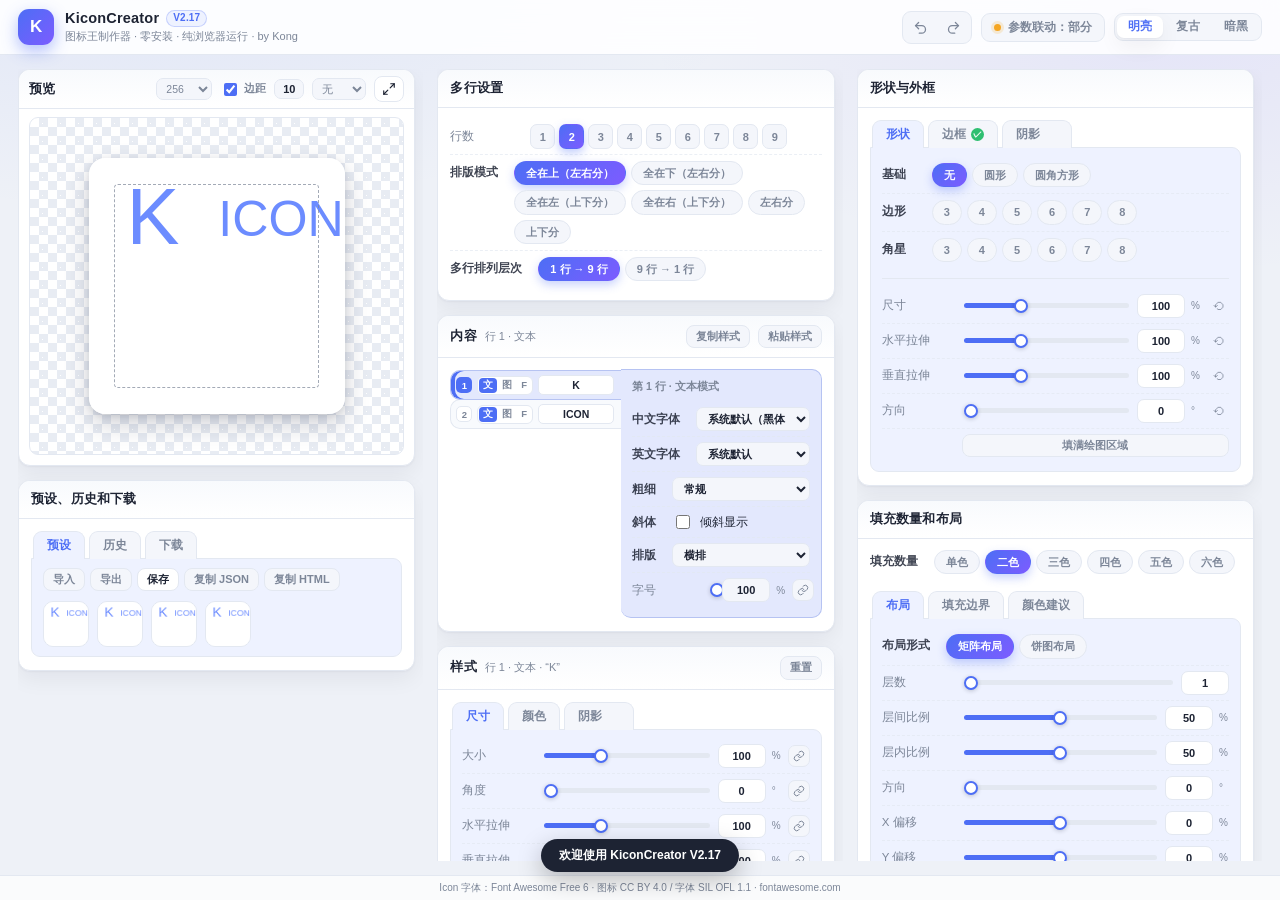
==== V2/index.html @ 6e0a4759 "feat: 发布 V2.17 版本，新增形状与外框功能 本次更新完整实现了形状与外框模块，包括： 1. 新增bgshape.js形状几何引擎，支持无/圆形/圆角方形/正3~8边形/3~8角星等形状，实" ====
<!DOCTYPE html>
<html lang="zh-CN" data-theme="light" data-layout="three">
<head>
<meta charset="utf-8">
<meta name="viewport" content="width=device-width,initial-scale=1">
<title>KiconCreator · 图标王制作器 </title>
<!-- ============================================================
     启动屏样式内联置于最前：无任何阻塞型外部资源，
     打开即刻显示进度条；全部 css/js 由页尾引导器按依赖顺序异步加载。
     （V2.09：旧方案 head 中的 Google Fonts <link> 为渲染阻塞资源，
     网络不可达时页面会卡到超时才首绘——现已改为应用就绪后异步注入）
     ============================================================ -->
<style>
#bootScreen{position:fixed;inset:0;z-index:9999;display:flex;flex-direction:column;align-items:center;justify-content:center;gap:16px;background:#eef1f7;font-family:-apple-system,BlinkMacSystemFont,"Segoe UI","PingFang SC","Microsoft YaHei",sans-serif;transition:opacity .35s}
#bootScreen.done{opacity:0;pointer-events:none}
#bootScreen .b-logo{width:52px;height:52px;border-radius:14px;background:linear-gradient(135deg,#4d6ef5,#7c5cff);color:#fff;font-weight:800;font-size:24px;display:grid;place-items:center;box-shadow:0 6px 16px rgba(77,110,245,.42)}
#bootScreen .b-title{font-size:15px;font-weight:700;color:#1d2333;letter-spacing:.2px}
#bootScreen .b-sub{font-size:11px;color:#7c8698;margin-top:-10px}
#bootScreen .b-track{width:min(340px,72vw);height:6px;border-radius:99px;background:#dfe5f0;overflow:hidden}
#bootScreen .b-bar{width:0%;height:100%;border-radius:99px;background:linear-gradient(90deg,#4d6ef5,#7c5cff);transition:width .15s}
#bootScreen .b-row{display:flex;gap:10px;align-items:baseline}
#bootScreen .b-pct{font-size:11px;font-weight:800;color:#4d6ef5;font-variant-numeric:tabular-nums}
#bootScreen .b-status{font-size:11px;color:#7c8698}
#bootScreen.error .b-bar{background:#f04a4a}
#bootScreen.error .b-status{color:#f04a4a}
</style>
</head>
<body>

<!-- 启动屏：引导器完成后移除 -->
<div id="bootScreen">
  <div class="b-logo">K</div>
  <div class="b-title">KiconCreator · 图标王制作器</div>
  <div class="b-sub">零安装 · 纯浏览器运行 · by Kong</div>
  <div class="b-track"><div class="b-bar" id="bootBar"></div></div>
  <div class="b-row"><span class="b-pct" id="bootPct">0%</span><span class="b-status" id="bootStatus">准备加载…</span></div>
</div>

<header class="topbar">
  <div class="brand">
    <div class="logo">K</div>
    <div class="brand-text">
      <h1>KiconCreator <span class="ver">V2.17</span></h1>
      <p>图标王制作器 · 零安装 · 纯浏览器运行 · by Kong</p>
    </div>
  </div>
  <div class="topbar-actions">
    <div class="segmented icon-only">
      <button title="撤销 Ctrl+Z" id="undoBtn"><svg viewBox="0 0 24 24" fill="none" stroke="currentColor" stroke-width="2" stroke-linecap="round" stroke-linejoin="round"><path d="M9 14 4 9l5-5"/><path d="M4 9h10a6 6 0 0 1 0 12h-4"/></svg></button>
      <button title="重做 Ctrl+Y" id="redoBtn"><svg viewBox="0 0 24 24" fill="none" stroke="currentColor" stroke-width="2" stroke-linecap="round" stroke-linejoin="round"><path d="m15 14 5-5-5-5"/><path d="M20 9H10a6 6 0 0 0 0 12h4"/></svg></button>
    </div>
    <button class="linkage-btn partial" id="linkageBtn"><span class="dot"></span><span class="lbl">参数联动：部分</span></button>
    <div class="segmented" id="themeSwitch">
      <button data-theme="light" class="active">明亮</button>
      <button data-theme="retro">复古</button>
      <button data-theme="dark">暗黑</button>
    </div>
  </div>
</header>

<div class="merge-tabs" id="mergeTabs">
  <button class="merge-tab active" data-tab="mid">内容参数</button>
  <button class="merge-tab" data-tab="right">背景参数</button>
</div>

<main class="layout" data-mode="three">
  <section class="col col-left">
    <section class="module module-preview">
      <div class="module-head">
        <span class="mh-title">预览</span>
        <span class="mh-spacer"></span>
        <select class="mini-select" id="sizeSelect" title="画布尺寸（与「下载」中的导出尺寸联动）">
          <option value="16">16</option>
          <option value="32">32</option>
          <option value="64">64</option>
          <option value="128">128</option>
          <option value="256" selected>256</option>
          <option value="512">512</option>
          <option value="1024">1024</option>
        </select>
        <label class="mini-check" title="显示安全边距"><input type="checkbox" id="safeChk" checked> 边距</label>
        <input class="num" id="safePct" value="10" style="width:30px;flex:0 0 30px;height:20px" title="安全边距百分比（%）">
        <select class="mini-select" id="guideSelect" title="辅助线">
          <option value="none">无</option>
          <option value="cross">十字</option>
          <option value="star">米字</option>
          <option value="thirds">井字</option>
        </select>
        <button class="btn icon" id="enlargeBtn" title="放大预览">
          <svg viewBox="0 0 24 24" fill="none" stroke="currentColor" stroke-width="2" stroke-linecap="round" stroke-linejoin="round"><path d="M15 3h6v6"/><path d="M9 21H3v-6"/><path d="M21 3l-7 7"/><path d="M3 21l7-7"/></svg>
        </button>
      </div>
      <div class="module-body">
        <div class="preview-stage" id="stage" title="滚轮缩放 · 左键拖动 · 双击复位 / 模态预览">
          <div class="preview-canvas-wrap" id="canvasWrap">
            <canvas id="iconCanvas" width="256" height="256"></canvas>
            <svg class="guides-layer" id="guidesLayer" viewBox="0 0 100 100" preserveAspectRatio="none" data-mode="none">
              <g class="g-guide g-cross"><line x1="50" y1="0" x2="50" y2="100" vector-effect="non-scaling-stroke"/><line x1="0" y1="50" x2="100" y2="50" vector-effect="non-scaling-stroke"/></g>
              <g class="g-guide g-star"><line x1="50" y1="0" x2="50" y2="100" vector-effect="non-scaling-stroke"/><line x1="0" y1="50" x2="100" y2="50" vector-effect="non-scaling-stroke"/><line x1="0" y1="0" x2="100" y2="100" vector-effect="non-scaling-stroke"/><line x1="100" y1="0" x2="0" y2="100" vector-effect="non-scaling-stroke"/></g>
              <g class="g-guide g-thirds"><line x1="33.3" y1="0" x2="33.3" y2="100" vector-effect="non-scaling-stroke"/><line x1="66.7" y1="0" x2="66.7" y2="100" vector-effect="non-scaling-stroke"/><line x1="0" y1="33.3" x2="100" y2="33.3" vector-effect="non-scaling-stroke"/><line x1="0" y1="66.7" x2="100" y2="66.7" vector-effect="non-scaling-stroke"/></g>
            </svg>
            <div class="safe-box" id="safeBox"></div>
          </div>
        </div>
      </div>
    </section>
    <div class="preview-placeholder" aria-hidden="true"></div>

    <section class="module" id="modulePreset">
      <div class="module-head"><span class="mh-title">预设、历史和下载</span></div>
      <div class="module-body">
        <div class="tab-groups" data-module="preset"></div>
      </div>
    </section>
  </section>

  <section class="col col-mid">
    <section class="module">
      <div class="module-head"><span class="mh-title">多行设置</span></div>
      <div class="module-body">
        <div class="param">
          <span class="pname">行数</span>
          <div class="pctrl"><div class="pill-row" id="rowCount"></div></div>
        </div>
        <div class="param inline-chips">
          <span class="pname">排版模式</span>
          <div class="pctrl"><div class="chip-row" id="layoutChips"></div></div>
        </div>
        <div class="param inline-chips" id="layerParam">
          <span class="pname">多行排列层次</span>
          <div class="pctrl">
            <div class="chip-row">
              <button class="chip active">1 行 → 9 行</button>
              <button class="chip">9 行 → 1 行</button>
            </div>
          </div>
        </div>
      </div>
    </section>

    <section class="module">
      <div class="module-head">
        <span class="mh-title">内容</span>
        <span class="mh-sub" id="contentNote">行 1 · 文本</span>
        <span class="mh-spacer"></span>
        <button class="btn ghost sm" id="copyStyleBtn">复制样式</button>
        <button class="btn ghost sm" id="pasteStyleBtn">粘贴样式</button>
      </div>
      <div class="module-body">
        <div class="vtab-group">
          <div class="vtab-list" id="contentTabs"></div>
          <div class="vtab-body" id="contentBody"></div>
        </div>
      </div>
    </section>

    <section class="module" id="moduleStyle">
      <div class="module-head">
        <span class="mh-title">样式</span>
        <span class="mh-sub" id="styleSub">行 1 · 文本 · “K”</span>
        <span class="mh-spacer"></span>
        <button class="btn ghost sm" id="styleReset">重置</button>
      </div>
      <div class="module-body">
        <div class="tab-groups" data-module="style"></div>
      </div>
    </section>
  </section>

  <section class="col col-right">
    <section class="module" id="moduleShape">
      <div class="module-head"><span class="mh-title">形状与外框</span></div>
      <div class="module-body">
        <div class="tab-groups" data-module="shape"></div>
      </div>
    </section>

    <section class="module" id="moduleFill">
      <div class="module-head"><span class="mh-title">填充数量和布局</span></div>
      <div class="module-body">
        <div class="param inline-chips" style="padding-top:0">
          <span class="pname">填充数量</span>
          <div class="pctrl">
            <div class="chip-row" id="fillCount">
              <button class="chip">单色</button>
              <button class="chip active">二色</button>
              <button class="chip">三色</button>
              <button class="chip">四色</button>
              <button class="chip">五色</button>
              <button class="chip">六色</button>
            </div>
          </div>
        </div>
        <div class="tab-groups" data-module="fill" style="margin-top:10px"></div>
      </div>
    </section>

    <section class="module">
      <div class="module-head">
        <span class="mh-title">内部填充</span>
        <span class="mh-spacer"></span>
        <span class="mh-sub" id="fillSub">共 2 个色块</span>
      </div>
      <div class="module-body">
        <div class="fill-group">
          <div class="fill-list" id="fillList"></div>
          <div class="fill-body" id="fillBody2"></div>
        </div>
      </div>
    </section>
  </section>
</main>

<div class="toast" id="toast"></div>

<!-- FA6 版权提示（需求 2.7：页面最底部一行简短版权） -->
<footer class="page-foot">Icon 字体：Font Awesome Free 6 · 图标 CC BY 4.0 / 字体 SIL OFL 1.1 · fontawesome.com</footer>

<div class="modal" id="viewerModal">
  <div class="modal-box">
    <div class="modal-head">
      <span>1:1 模态预览</span>
      <span style="font-size:10.5px;color:var(--muted);font-weight:500" id="modalInfo">256 × 256</span>
      <span class="mh-spacer" style="flex:1"></span>
      <button class="btn icon" id="viewerClose" title="关闭 (ESC)">✕</button>
    </div>
    <div class="modal-body" id="modalBody">
      <canvas id="viewerCanvas" width="256" height="256"></canvas>
    </div>
  </div>
</div>

<!-- ============================================================
     引导器：按依赖顺序逐个加载 css/js（各模块单独加载），
     进度条实时反馈；顺序即依赖，steps 数组禁止调整。
     详意见同目录 ARCHITECTURE.md 的「模块加载顺序与依赖」一节。
     ============================================================ -->
<script>
(function(){
  var boot = document.getElementById('bootScreen');
  var bar = document.getElementById('bootBar');
  var pct = document.getElementById('bootPct');
  var status = document.getElementById('bootStatus');

  var steps = [
    ['css/base.css',            '基础样式'],
    ['css/layout.css',          '布局样式'],
    ['css/components.css',      '组件样式'],
    ['data/fa-fonts.css',       'FA6 字体'],
    ['js/schema.js',            '参数注册表'],
    ['js/state.js',             '全局状态'],
    ['js/utils.js',             '工具函数'],
    ['js/images.js',            '图片仓库'],
    ['js/layout.js',            '布局引擎'],
    ['js/builders.js',          '模板构造器'],
    ['data/fa-icons.js',        'FA6 图标数据（1895 个）'],
    ['js/fa.js',                'FA6 面板'],
    ['js/panes.js',             '面板模板'],
    ['js/tabs.js',              '标签框架'],
    ['js/interactions.js',      '交互绑定'],
    ['js/linkage.js',           '参数联动'],
    ['js/history.js',           '撤销/快照'],
    ['js/exports.js',           '导出模块'],
    ['js/presets.js',           '预设模块'],
    ['js/bgshape.js',           '形状引擎'],
    ['js/canvas.js',            '渲染引擎'],
    ['js/content.js',           '内容模块'],
    ['js/imagePane.js',         '图片面板'],
    ['js/fills.js',             '填充模块'],
    ['js/theme.js',             '主题模块'],
    ['js/topbar.js',            '顶栏模块'],
    ['js/preview.js',           '预览模块'],
    ['js/main.js',              '应用入口']
  ];

  function setProgress(done){
    var p = Math.round(done / steps.length * 100);
    bar.style.width = p + '%';
    pct.textContent = p + '%';
  }

  function fail(src, err){
    boot.classList.add('error');
    status.textContent = '加载失败：' + src + '（请检查文件完整性后刷新重试）';
    if (err) console.error(err);
  }

  function loadNext(idx){
    if (idx >= steps.length){ start(); return; }
    var src = steps[idx][0], label = steps[idx][1];
    status.textContent = '正在加载 ' + label + ' …';
    var el;
    if (/\.css$/.test(src)){
      el = document.createElement('link');
      el.rel = 'stylesheet';
      el.href = src;
    } else {
      el = document.createElement('script');
      el.src = src;
    }
    el.onload = function(){ setProgress(idx + 1); loadNext(idx + 1); };
    el.onerror = function(){ fail(src); };
    document.head.appendChild(el);
  }

  function start(){
    status.textContent = '启动应用…';
    bar.style.width = '100%';
    pct.textContent = '100%';
    try {
      init(); // 由 js/main.js 提供（引导器负责调用）
    } catch (err) {
      fail('应用初始化', err);
      return;
    }
    // 首帧布局完成后再撤下启动屏
    requestAnimationFrame(function(){
      setTimeout(function(){
        boot.classList.add('done');
        setTimeout(function(){ boot.remove(); }, 400);
      }, 120);
    });
    // 界面美化字体（思源黑体/Inter 等）：应用就绪后异步注入，不阻塞、离线自动回退
    var gf = document.createElement('link');
    gf.rel = 'stylesheet';
    gf.href = 'https://fonts.googleapis.com/css2?family=Inter:wght@300;400;600;700;900&family=Montserrat:wght@300;400;600;700;900&family=Noto+Sans+SC:wght@300;400;600;700;900&family=Noto+Serif+SC:wght@400;700&family=Roboto:wght@300;400;700;900&family=ZCOOL+QingKe+HuangYou&display=swap';
    document.head.appendChild(gf);
  }

  setProgress(0);
  loadNext(0);
})();
</script>

</body>
</html>
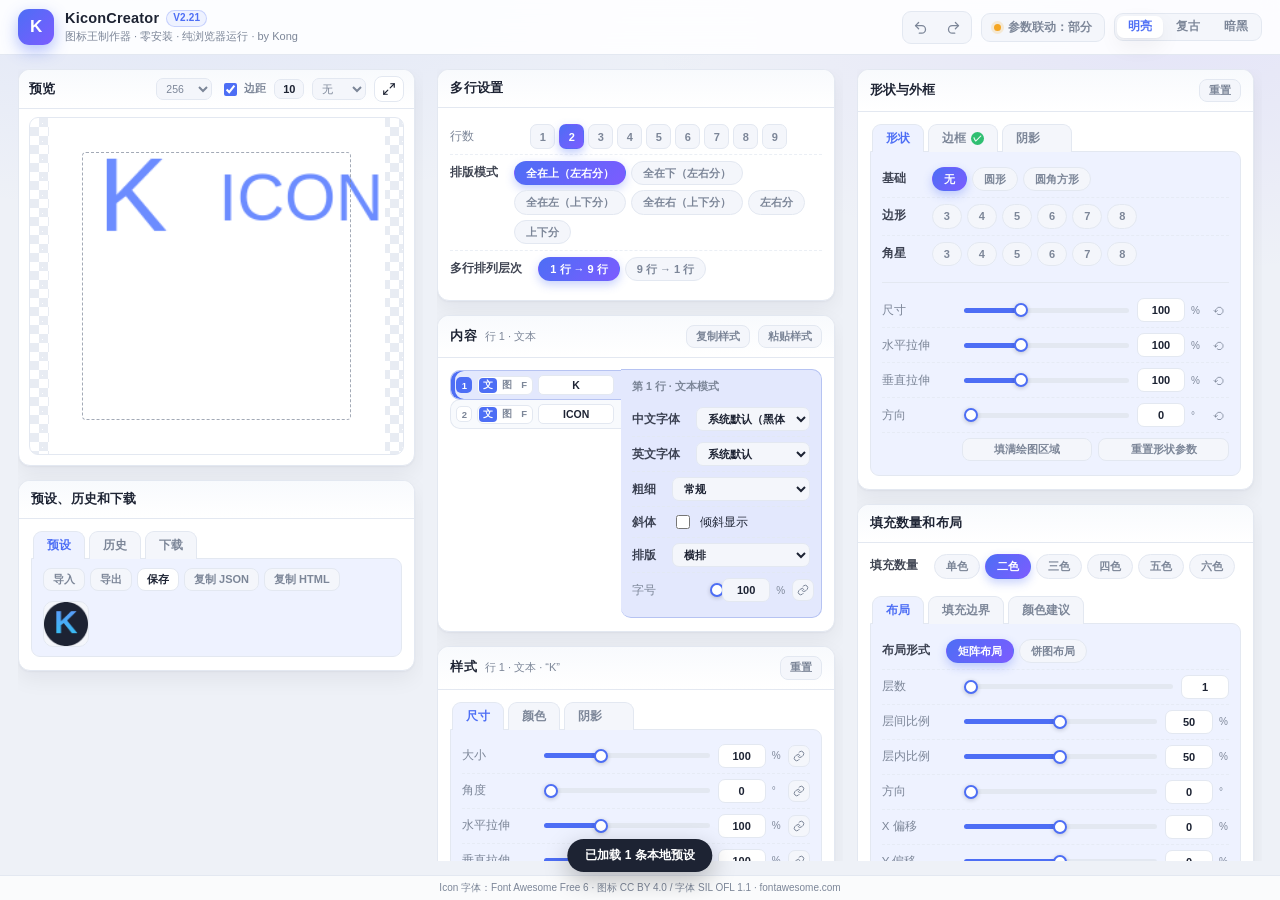
==== commit a04a9e5d: "chore: release v2.21 并完成本地预设体系重构 - 简化本地预设为单一来源 presets/index.js，支持直接手工编辑粘贴导出的预设JSON - 移除内置示例预设，预设列表内" ====
--- a/V2/index.html
+++ b/V2/index.html
@@ -40,7 +40,7 @@
   <div class="brand">
     <div class="logo">K</div>
     <div class="brand-text">
-      <h1>KiconCreator <span class="ver">V2.17</span></h1>
+      <h1>KiconCreator <span class="ver">V2.21</span></h1>
       <p>图标王制作器 · 零安装 · 纯浏览器运行 · by Kong</p>
     </div>
   </div>
@@ -169,7 +169,11 @@
 
   <section class="col col-right">
     <section class="module" id="moduleShape">
-      <div class="module-head"><span class="mh-title">形状与外框</span></div>
+      <div class="module-head">
+        <span class="mh-title">形状与外框</span>
+        <span class="mh-spacer"></span>
+        <button class="btn ghost sm" id="shapeReset" title="重置形状、边框、阴影三个标签的全部参数">重置</button>
+      </div>
       <div class="module-body">
         <div class="tab-groups" data-module="shape"></div>
       </div>
@@ -262,6 +266,7 @@
     ['js/history.js',           '撤销/快照'],
     ['js/exports.js',           '导出模块'],
     ['js/presets.js',           '预设模块'],
+    ['presets/index.js',        '本地预设', 1],   // 第 3 位 = 可选：文件缺失时跳过而不中断启动
     ['js/bgshape.js',           '形状引擎'],
     ['js/canvas.js',            '渲染引擎'],
     ['js/content.js',           '内容模块'],
@@ -273,6 +278,12 @@
     ['js/main.js',              '应用入口']
   ];
 
+  /* 应用版本号（与顶栏 .ver 徽标保持一致）：http(s) 下给每个资源追加 ?v= 查询串，
+     避免静态服务器（多无 Cache-Control）与浏览器启发式缓存把旧模块喂给新页面；
+     file:// 下不加查询串，保证双击打开时仍按本地路径加载 */
+  var APP_VER = 'V2.21';
+  var BUST = (location.protocol === 'file:') ? '' : ('?v=' + APP_VER);
+
   function setProgress(done){
     var p = Math.round(done / steps.length * 100);
     bar.style.width = p + '%';
@@ -287,19 +298,28 @@
 
   function loadNext(idx){
     if (idx >= steps.length){ start(); return; }
-    var src = steps[idx][0], label = steps[idx][1];
+    var src = steps[idx][0], label = steps[idx][1], optional = steps[idx][2];
     status.textContent = '正在加载 ' + label + ' …';
     var el;
     if (/\.css$/.test(src)){
       el = document.createElement('link');
       el.rel = 'stylesheet';
-      el.href = src;
+      el.href = src + BUST;
     } else {
       el = document.createElement('script');
-      el.src = src;
+      el.src = src + BUST;
     }
     el.onload = function(){ setProgress(idx + 1); loadNext(idx + 1); };
-    el.onerror = function(){ fail(src); };
+    el.onerror = function(){
+      /* 可选资源（如 presets/index.js：用户可能删空预设目录）缺失时跳过，不中断启动 */
+      if (optional){
+        console.warn('[引导器] 可选资源缺失，已跳过：' + src);
+        setProgress(idx + 1);
+        loadNext(idx + 1);
+        return;
+      }
+      fail(src);
+    };
     document.head.appendChild(el);
   }
 
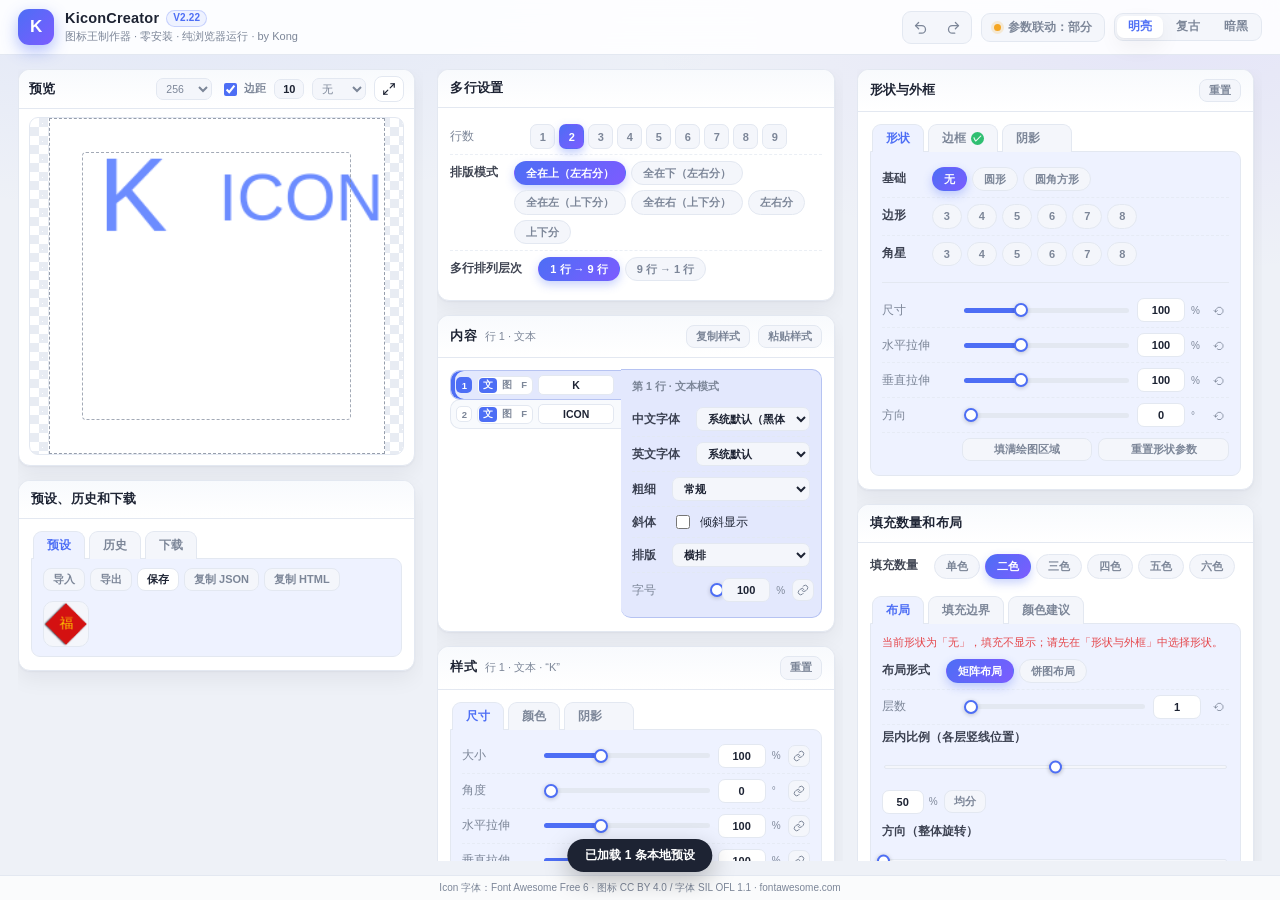
==== commit dc6f71f2: "画布的边界用虚线标记  完成背景的填充数量和布局以及纯色模式的实现" ====
--- a/V2/index.html
+++ b/V2/index.html
@@ -40,7 +40,7 @@
   <div class="brand">
     <div class="logo">K</div>
     <div class="brand-text">
-      <h1>KiconCreator <span class="ver">V2.21</span></h1>
+      <h1>KiconCreator <span class="ver">V2.22</span></h1>
       <p>图标王制作器 · 零安装 · 纯浏览器运行 · by Kong</p>
     </div>
   </div>
@@ -94,6 +94,7 @@
         <div class="preview-stage" id="stage" title="滚轮缩放 · 左键拖动 · 双击复位 / 模态预览">
           <div class="preview-canvas-wrap" id="canvasWrap">
             <canvas id="iconCanvas" width="256" height="256"></canvas>
+            <div class="canvas-edge" id="canvasEdge" aria-hidden="true"></div>
             <svg class="guides-layer" id="guidesLayer" viewBox="0 0 100 100" preserveAspectRatio="none" data-mode="none">
               <g class="g-guide g-cross"><line x1="50" y1="0" x2="50" y2="100" vector-effect="non-scaling-stroke"/><line x1="0" y1="50" x2="100" y2="50" vector-effect="non-scaling-stroke"/></g>
               <g class="g-guide g-star"><line x1="50" y1="0" x2="50" y2="100" vector-effect="non-scaling-stroke"/><line x1="0" y1="50" x2="100" y2="50" vector-effect="non-scaling-stroke"/><line x1="0" y1="0" x2="100" y2="100" vector-effect="non-scaling-stroke"/><line x1="100" y1="0" x2="0" y2="100" vector-effect="non-scaling-stroke"/></g>
@@ -267,6 +268,7 @@
     ['js/exports.js',           '导出模块'],
     ['js/presets.js',           '预设模块'],
     ['presets/index.js',        '本地预设', 1],   // 第 3 位 = 可选：文件缺失时跳过而不中断启动
+    ['js/fillLayout.js',        '填充布局引擎'],
     ['js/bgshape.js',           '形状引擎'],
     ['js/canvas.js',            '渲染引擎'],
     ['js/content.js',           '内容模块'],
@@ -281,7 +283,7 @@
   /* 应用版本号（与顶栏 .ver 徽标保持一致）：http(s) 下给每个资源追加 ?v= 查询串，
      避免静态服务器（多无 Cache-Control）与浏览器启发式缓存把旧模块喂给新页面；
      file:// 下不加查询串，保证双击打开时仍按本地路径加载 */
-  var APP_VER = 'V2.21';
+  var APP_VER = 'V2.22';
   var BUST = (location.protocol === 'file:') ? '' : ('?v=' + APP_VER);
 
   function setProgress(done){
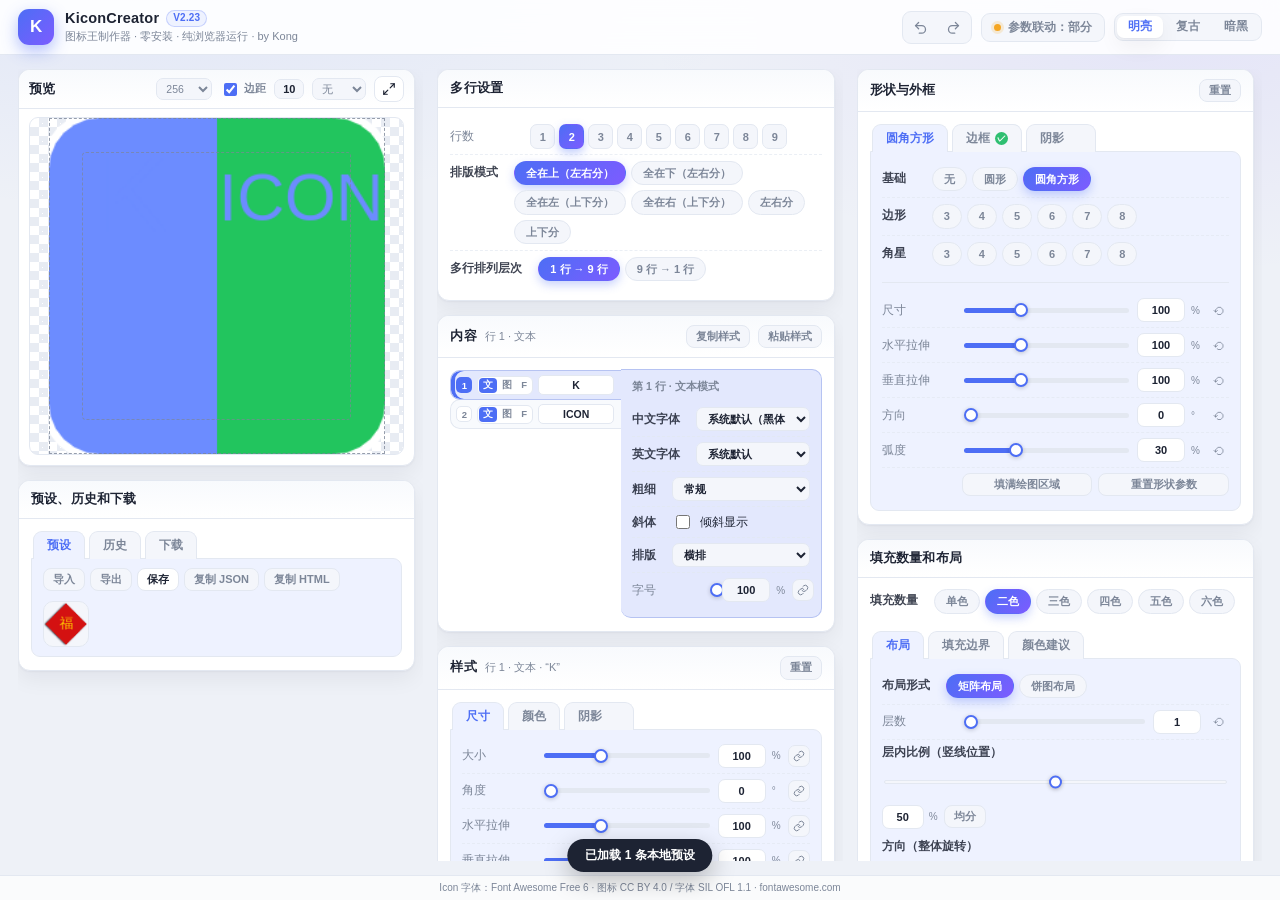
==== commit 51ce8cda: "1. 修复形状与外框模块、填充数量与布局模块中，所有参数滑块调节时候，输入框中的参数值、滑块的蓝色条不跟随变化的问题。  2. 点击填满绘图区域时候，应让背景形状在不超出画布边框情况下的尺寸最大值。 " ====
--- a/V2/index.html
+++ b/V2/index.html
@@ -40,7 +40,7 @@
   <div class="brand">
     <div class="logo">K</div>
     <div class="brand-text">
-      <h1>KiconCreator <span class="ver">V2.22</span></h1>
+      <h1>KiconCreator <span class="ver">V2.23</span></h1>
       <p>图标王制作器 · 零安装 · 纯浏览器运行 · by Kong</p>
     </div>
   </div>
@@ -283,7 +283,7 @@
   /* 应用版本号（与顶栏 .ver 徽标保持一致）：http(s) 下给每个资源追加 ?v= 查询串，
      避免静态服务器（多无 Cache-Control）与浏览器启发式缓存把旧模块喂给新页面；
      file:// 下不加查询串，保证双击打开时仍按本地路径加载 */
-  var APP_VER = 'V2.22';
+  var APP_VER = 'V2.23';
   var BUST = (location.protocol === 'file:') ? '' : ('?v=' + APP_VER);
 
   function setProgress(done){
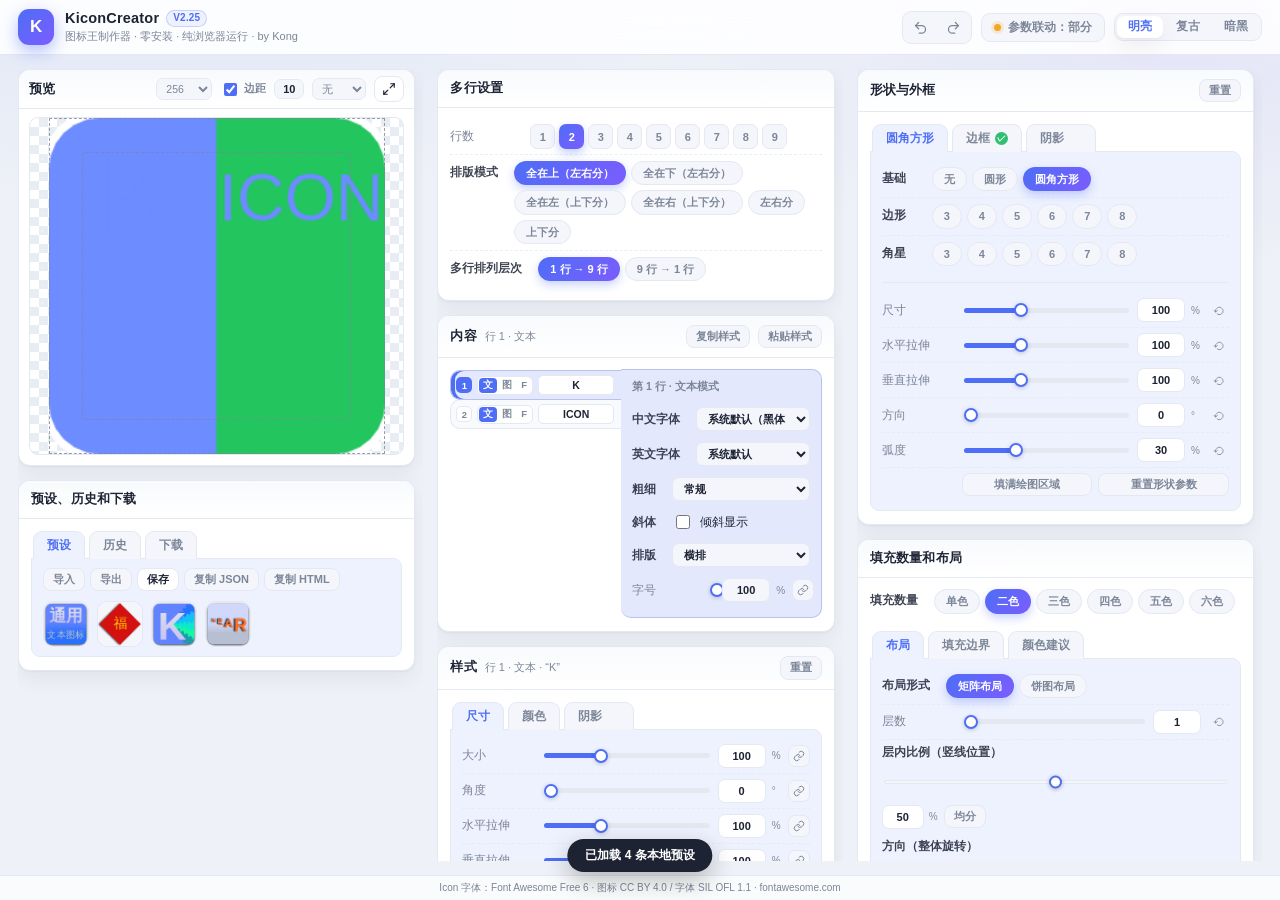
==== commit a6e576bb: "完成填充边界功能 遗留：形状边界为三角函数时候，带着外框一起变化" ====
--- a/V2/index.html
+++ b/V2/index.html
@@ -40,7 +40,7 @@
   <div class="brand">
     <div class="logo">K</div>
     <div class="brand-text">
-      <h1>KiconCreator <span class="ver">V2.23</span></h1>
+      <h1>KiconCreator <span class="ver">V2.25</span></h1>
       <p>图标王制作器 · 零安装 · 纯浏览器运行 · by Kong</p>
     </div>
   </div>
@@ -283,7 +283,7 @@
   /* 应用版本号（与顶栏 .ver 徽标保持一致）：http(s) 下给每个资源追加 ?v= 查询串，
      避免静态服务器（多无 Cache-Control）与浏览器启发式缓存把旧模块喂给新页面；
      file:// 下不加查询串，保证双击打开时仍按本地路径加载 */
-  var APP_VER = 'V2.23';
+  var APP_VER = 'V2.25';
   var BUST = (location.protocol === 'file:') ? '' : ('?v=' + APP_VER);
 
   function setProgress(done){
@@ -313,9 +313,11 @@
     }
     el.onload = function(){ setProgress(idx + 1); loadNext(idx + 1); };
     el.onerror = function(){
-      /* 可选资源（如 presets/index.js：用户可能删空预设目录）缺失时跳过，不中断启动 */
+      /* 可选资源（如 presets/index.js：用户可能删空预设目录）加载失败时跳过，不中断启动。
+         注意：脚本"存在但语法错"也会走到这里，因此提示要同时覆盖两种情况（V2.25 措辞修正） */
       if (optional){
-        console.warn('[引导器] 可选资源缺失，已跳过：' + src);
+        console.warn('[引导器] 可选资源未生效（文件缺失，或存在语法错误导致无法解析），已跳过：' + src
+          + ' —— 若该文件本应有内容，请检查它能否被浏览器正常解析（一处语法错会让整份失效）');
         setProgress(idx + 1);
         loadNext(idx + 1);
         return;
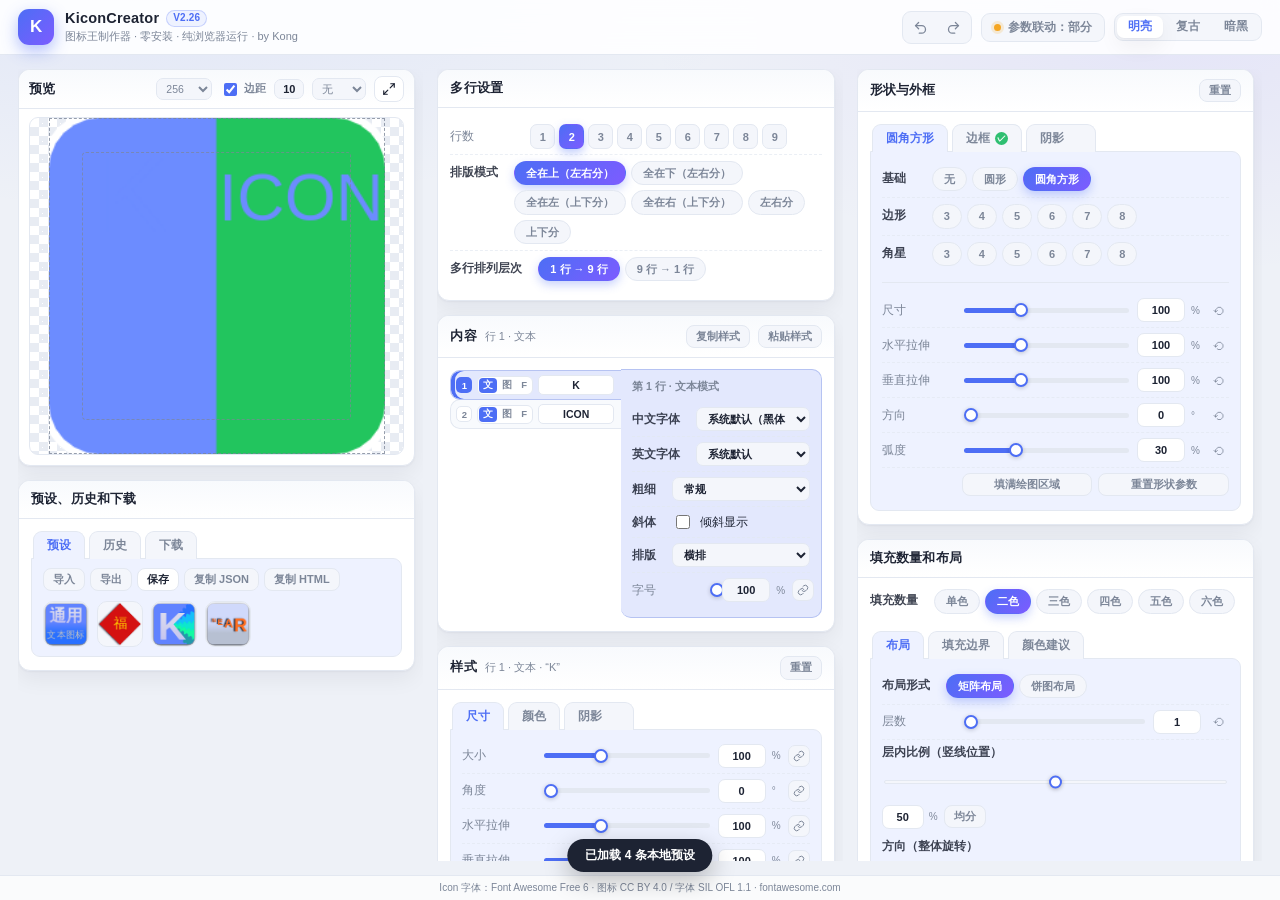
==== commit 3e8ee663: "fix(V2): 修正填充边界位移范围，仅作用于内部接缝 1.  调整边界形状位移逻辑，仅对色块间/层间的内部接缝做波形位移，填充外缘（最左/右竖边、最上/下边、饼图最外环外弧、单色层半径）保持直线/" ====
--- a/V2/index.html
+++ b/V2/index.html
@@ -40,7 +40,7 @@
   <div class="brand">
     <div class="logo">K</div>
     <div class="brand-text">
-      <h1>KiconCreator <span class="ver">V2.25</span></h1>
+      <h1>KiconCreator <span class="ver">V2.26</span></h1>
       <p>图标王制作器 · 零安装 · 纯浏览器运行 · by Kong</p>
     </div>
   </div>
@@ -283,7 +283,7 @@
   /* 应用版本号（与顶栏 .ver 徽标保持一致）：http(s) 下给每个资源追加 ?v= 查询串，
      避免静态服务器（多无 Cache-Control）与浏览器启发式缓存把旧模块喂给新页面；
      file:// 下不加查询串，保证双击打开时仍按本地路径加载 */
-  var APP_VER = 'V2.25';
+  var APP_VER = 'V2.26';
   var BUST = (location.protocol === 'file:') ? '' : ('?v=' + APP_VER);
 
   function setProgress(done){
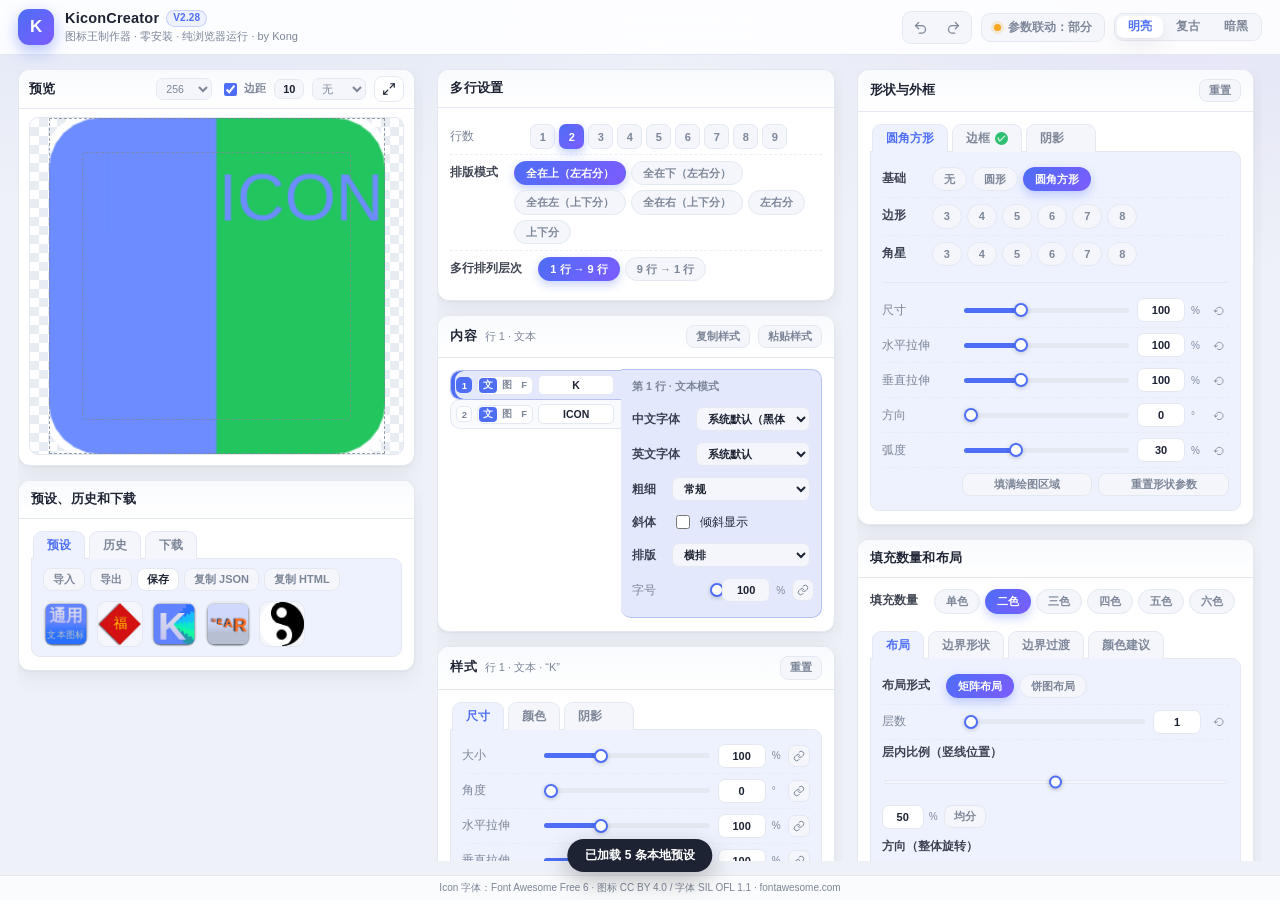
==== commit 16c8338a: "feat(V2): 升级至 V2.28，实现填充色块渐变与图片模式，拆分边界标签并修复 tan 曲线" ====
--- a/V2/index.html
+++ b/V2/index.html
@@ -40,7 +40,7 @@
   <div class="brand">
     <div class="logo">K</div>
     <div class="brand-text">
-      <h1>KiconCreator <span class="ver">V2.26</span></h1>
+      <h1>KiconCreator <span class="ver">V2.28</span></h1>
       <p>图标王制作器 · 零安装 · 纯浏览器运行 · by Kong</p>
     </div>
   </div>
@@ -283,7 +283,7 @@
   /* 应用版本号（与顶栏 .ver 徽标保持一致）：http(s) 下给每个资源追加 ?v= 查询串，
      避免静态服务器（多无 Cache-Control）与浏览器启发式缓存把旧模块喂给新页面；
      file:// 下不加查询串，保证双击打开时仍按本地路径加载 */
-  var APP_VER = 'V2.26';
+  var APP_VER = 'V2.28';
   var BUST = (location.protocol === 'file:') ? '' : ('?v=' + APP_VER);
 
   function setProgress(done){
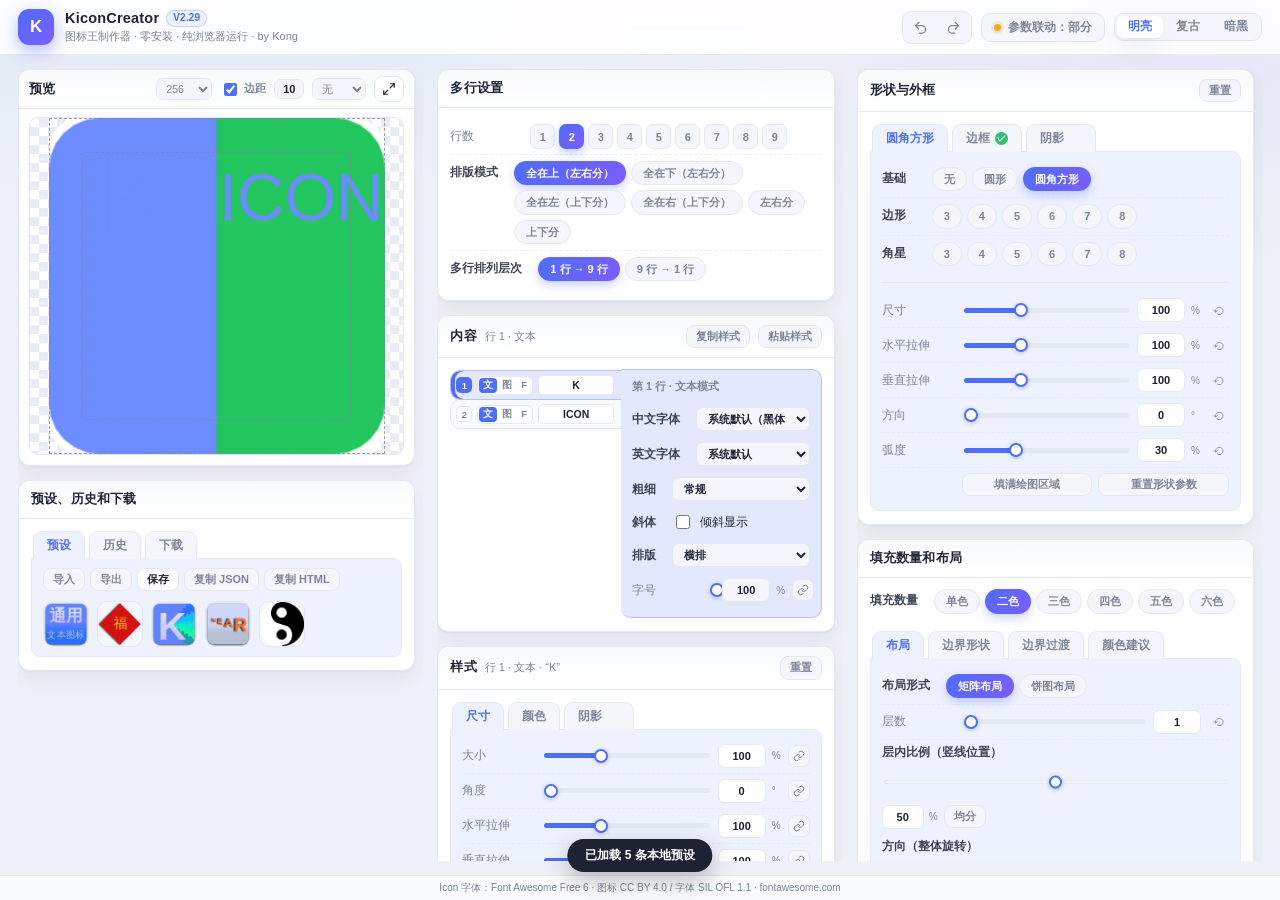
==== commit a5960004: "feat: 新增多尺寸打包、真实多尺寸 ICO 及下载历史删除按钮交互 新增打包功能：多尺寸打包、代码打包、原始图片打包；实现真实多尺寸 ICO 导出；修改下载历史删除按钮交互为右键/长按显示；更新版" ====
--- a/V2/index.html
+++ b/V2/index.html
@@ -40,7 +40,7 @@
   <div class="brand">
     <div class="logo">K</div>
     <div class="brand-text">
-      <h1>KiconCreator <span class="ver">V2.28</span></h1>
+      <h1>KiconCreator <span class="ver">V2.29</span></h1>
       <p>图标王制作器 · 零安装 · 纯浏览器运行 · by Kong</p>
     </div>
   </div>
@@ -255,6 +255,7 @@
     ['js/schema.js',            '参数注册表'],
     ['js/state.js',             '全局状态'],
     ['js/utils.js',             '工具函数'],
+    ['js/pack.js',              '导出打包（ZIP/ICO）'],
     ['js/images.js',            '图片仓库'],
     ['js/layout.js',            '布局引擎'],
     ['js/builders.js',          '模板构造器'],
@@ -283,7 +284,7 @@
   /* 应用版本号（与顶栏 .ver 徽标保持一致）：http(s) 下给每个资源追加 ?v= 查询串，
      避免静态服务器（多无 Cache-Control）与浏览器启发式缓存把旧模块喂给新页面；
      file:// 下不加查询串，保证双击打开时仍按本地路径加载 */
-  var APP_VER = 'V2.28';
+  var APP_VER = 'V2.29';
   var BUST = (location.protocol === 'file:') ? '' : ('?v=' + APP_VER);
 
   function setProgress(done){
